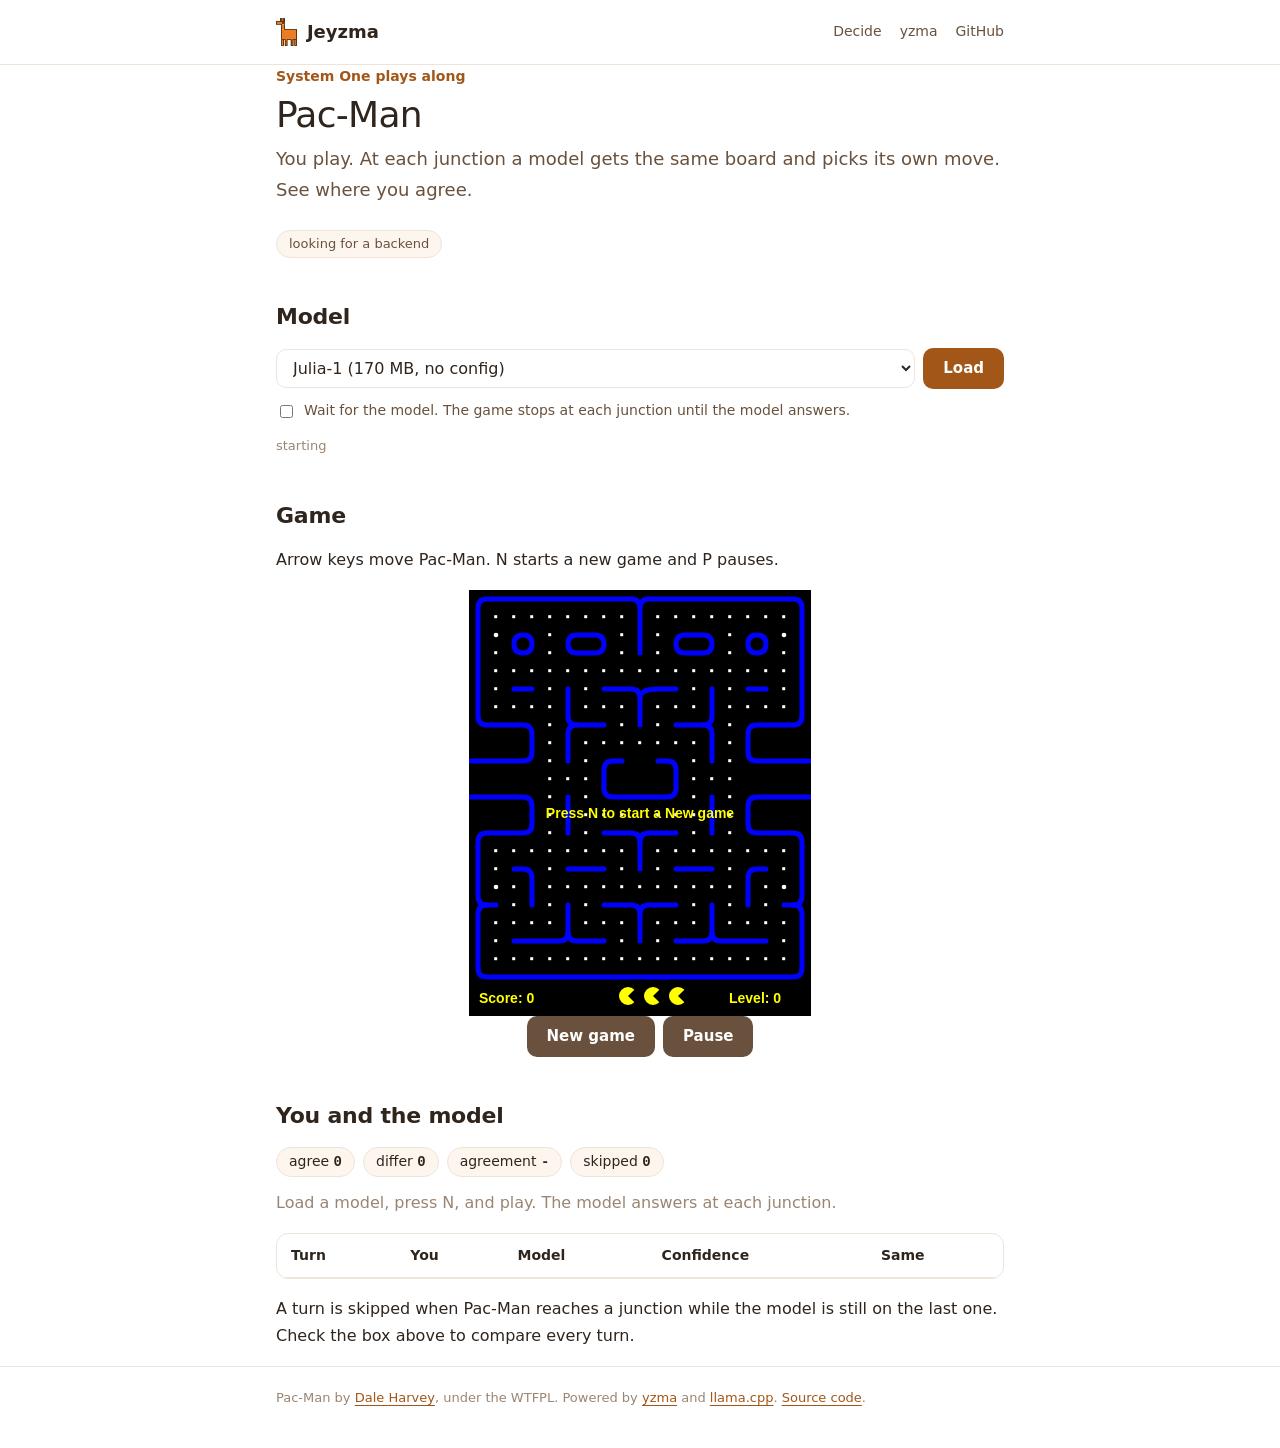
==== web/plays/index.html @ 72c5beba "page: move the Pac-Man page to /plays/pacman /plays redirects to the Pac-Man page." ====
<!doctype html>
<html lang="en">
  <head>
    <meta charset="utf-8" />
    <title>Jeyzma plays</title>
    <meta http-equiv="refresh" content="0; url=pacman/" />
    <link rel="canonical" href="pacman/" />
    <script>
      location.replace("pacman/" + location.search);
    </script>
  </head>
  <body>
    <a href="pacman/">Play Pac-Man</a>
  </body>
</html>
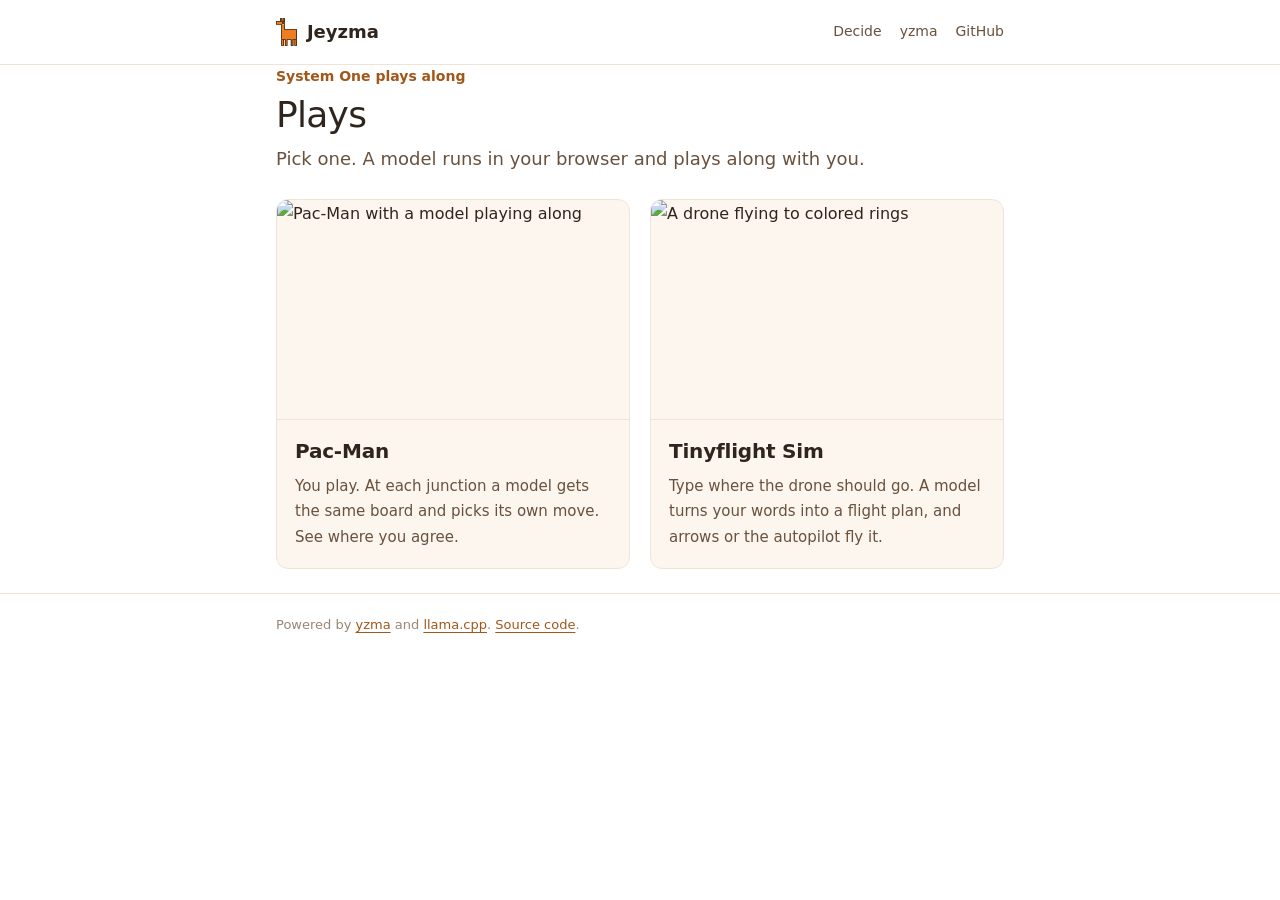
==== commit c5bb6db5: "page: let the plays page choose between Pac-Man and Tinyflight Sim The plays page showed only a redi" ====
--- a/web/plays/index.html
+++ b/web/plays/index.html
@@ -2,14 +2,76 @@
 <html lang="en">
   <head>
     <meta charset="utf-8" />
+    <meta name="viewport" content="width=device-width, initial-scale=1" />
     <title>Jeyzma plays</title>
-    <meta http-equiv="refresh" content="0; url=pacman/" />
-    <link rel="canonical" href="pacman/" />
-    <script>
-      location.replace("pacman/" + location.search);
-    </script>
+    <link rel="icon" href="../yzma-icon.svg" type="image/svg+xml" />
+    <meta name="description" content="Games and sims where a System One model plays along, 100% local in your browser." />
+
+    <script src="../coi-serviceworker.js"></script>
+
+    <link rel="stylesheet" href="../style.css" />
+    <style>
+      .plays { display: grid; gap: 20px; grid-template-columns: repeat(auto-fit, minmax(260px, 1fr)); margin: 24px 0; }
+      .play {
+        background: var(--panel);
+        border: 1px solid var(--line);
+        border-radius: 12px;
+        color: var(--text);
+        display: flex;
+        flex-direction: column;
+        overflow: hidden;
+        text-decoration: none;
+        transition: border-color 0.15s, transform 0.15s;
+      }
+      .play:hover { border-color: var(--orange); color: var(--text); transform: translateY(-2px); }
+      .play img { aspect-ratio: 16 / 10; border-bottom: 1px solid var(--line); display: block; object-fit: cover; object-position: top; width: 100%; }
+      .play div { padding: 14px 18px 18px; }
+      .play h2 { font-size: 20px; margin: 0 0 6px; }
+      .play p { color: var(--muted); font-size: 15px; margin: 0; }
+    </style>
   </head>
+
   <body>
-    <a href="pacman/">Play Pac-Man</a>
+    <header>
+      <div class="inner">
+        <a class="brand" href="../"><img src="../yzma-icon.svg" alt="" />Jeyzma</a>
+        <nav>
+          <a href="../">Decide</a>
+          <a target="_blank" href="https://yzma.ai">yzma</a>
+          <a target="_blank" href="https://github.com/hybridgroup/jeyzma">GitHub</a>
+        </nav>
+      </div>
+    </header>
+
+    <main class="inner">
+      <p class="eyebrow">System One plays along</p>
+      <h1>Plays</h1>
+      <p class="lede">Pick one. A model runs in your browser and plays along with you.</p>
+
+      <div class="plays">
+        <a class="play" href="pacman/">
+          <img src="pacman.png" alt="Pac-Man with a model playing along" />
+          <div>
+            <h2>Pac-Man</h2>
+            <p>You play. At each junction a model gets the same board and picks its own move. See where you agree.</p>
+          </div>
+        </a>
+        <a class="play" href="tinyflightsim/">
+          <img src="tinyflightsim.png" alt="A drone flying to colored rings" />
+          <div>
+            <h2>Tinyflight Sim</h2>
+            <p>Type where the drone should go. A model turns your words into a flight plan, and arrows or the autopilot fly it.</p>
+          </div>
+        </a>
+      </div>
+    </main>
+
+    <footer>
+      <div class="inner">
+        Powered by <a target="_blank" href="https://github.com/hybridgroup/yzma">yzma</a> and
+        <a target="_blank" href="https://github.com/ggml-org/llama.cpp">llama.cpp</a>.
+        <a target="_blank" href="https://github.com/hybridgroup/jeyzma">Source code</a>.
+      </div>
+    </footer>
   </body>
 </html>
--- a/web/style.css
+++ b/web/style.css
@@ -0,0 +1,192 @@
+/* The yzma colors from yzma.ai. */
+:root {
+  --orange: #f48122;
+  --orange-dark: #e4781f;
+  --rust: #a25618;
+  --brown: #69513d;
+  --bistre: #2f251d;
+  --cream: #fdf6ef;
+
+  --bg: #fff;
+  --text: #2f251d;
+  --muted: #69513d;
+  --faint: #9a8573;
+  --line: #eee4da;
+  --panel: #fdf6ef;
+  --track: #f1e6da;
+  --fill: #f3c9a3;
+  --link: #a25618;
+  --field: #fff;
+}
+@media (prefers-color-scheme: dark) {
+  :root {
+    --bg: #1b1511;
+    --text: #f3ebe3;
+    --muted: #c9b8a8;
+    --faint: #8f7b6a;
+    --line: #3a2f27;
+    --panel: #2f251d;
+    --track: #3a2f27;
+    --fill: #7a4a24;
+    --link: #f48122;
+    --field: #241c17;
+  }
+}
+
+* { box-sizing: border-box; }
+body {
+  background: var(--bg);
+  color: var(--text);
+  font-family: system-ui, -apple-system, "Segoe UI", Roboto, "Helvetica Neue", "Noto Sans", "Liberation Sans", Arial, sans-serif;
+  font-size: 16px;
+  line-height: 1.7;
+  margin: 0;
+}
+a { color: var(--link); text-underline-offset: 3px; }
+a:hover { color: var(--orange-dark); }
+code { font-family: ui-monospace, SFMono-Regular, Menlo, monospace; font-size: 0.875em; }
+
+header {
+  background: color-mix(in srgb, var(--bg) 85%, transparent);
+  backdrop-filter: blur(8px);
+  border-bottom: 1px solid var(--line);
+  position: sticky;
+  top: 0;
+  z-index: 10;
+}
+header .inner { align-items: center; display: flex; gap: 12px; height: 64px; }
+header .brand { align-items: center; color: var(--text); display: flex; font-size: 18px; font-weight: 600; gap: 10px; text-decoration: none; }
+header .brand img { height: 28px; }
+header nav { display: flex; gap: 18px; margin-left: auto; font-size: 14px; }
+header nav a { color: var(--muted); text-decoration: none; }
+header nav a:hover { color: var(--text); }
+
+.inner { margin: 0 auto; max-width: 48rem; padding: 0 20px; }
+main { padding: 40px 0 64px; }
+
+.eyebrow { color: var(--rust); font-size: 14px; font-weight: 600; margin: 0; }
+h1 { font-size: 36px; font-weight: 500; letter-spacing: -0.02em; line-height: 1.2; margin: 4px 0 8px; }
+.lede { color: var(--muted); font-size: 18px; margin: 0 0 24px; }
+h2 { font-size: 22px; font-weight: 600; letter-spacing: -0.01em; margin: 40px 0 12px; }
+p { margin: 0 0 16px; }
+
+.embed #intro { display: none; }
+
+.note {
+  background: var(--panel);
+  border: 1px solid color-mix(in srgb, var(--orange) 35%, transparent);
+  border-radius: 16px;
+  display: flex;
+  gap: 12px;
+  margin: 16px 0;
+  padding: 16px 20px;
+}
+.note::before { color: var(--orange); content: "\24D8"; font-size: 18px; line-height: 1.5; }
+.note p { margin: 0; }
+
+#backend {
+  background: var(--panel);
+  border: 1px solid var(--line);
+  border-radius: 999px;
+  color: var(--muted);
+  display: inline-block;
+  font-size: 13px;
+  padding: 2px 12px;
+}
+
+.types { margin: 16px 0; }
+.types summary { color: var(--rust); cursor: pointer; font-size: 15px; font-weight: 600; }
+.types summary:hover { color: var(--orange-dark); }
+.types .table { margin-bottom: 0; }
+.table { border: 1px solid var(--line); border-radius: 12px; margin: 16px 0; overflow-x: auto; }
+table { border-collapse: collapse; font-size: 14px; min-width: 100%; }
+th, td { border-bottom: 1px solid var(--line); padding: 10px 14px; text-align: left; vertical-align: top; }
+th { font-weight: 600; }
+tr:last-child td { border-bottom: 0; }
+
+.field { display: flex; gap: 8px; align-items: center; margin-top: 10px; }
+.field label { color: var(--muted); flex: 0 0 5.5rem; font-size: 14px; }
+input, select, textarea, button { font: inherit; }
+input, select, textarea {
+  background: var(--field);
+  border: 1px solid var(--line);
+  border-radius: 10px;
+  color: var(--text);
+  flex: 1;
+  min-width: 0;
+  padding: 8px 12px;
+}
+input:focus, select:focus, textarea:focus { border-color: var(--orange); outline: 2px solid color-mix(in srgb, var(--orange) 25%, transparent); }
+textarea { display: block; resize: vertical; width: 100%; }
+#state { font-size: 15px; }
+#questions, #request { font-family: ui-monospace, SFMono-Regular, Menlo, monospace; font-size: 13px; line-height: 1.6; }
+#custom[hidden], #config-field[hidden], #plain[hidden], #typed[hidden], #response[hidden] { display: none; }
+.check { align-items: center; color: var(--muted); display: flex; font-size: 14px; gap: 8px; margin-top: 10px; }
+.check input { flex: 0 0 auto; }
+
+button {
+  background: var(--rust);
+  border: 0;
+  border-radius: 10px;
+  color: #fff;
+  cursor: pointer;
+  font-size: 15px;
+  font-weight: 600;
+  padding: 8px 20px;
+}
+button:hover { background: var(--orange-dark); }
+button:disabled, button:disabled:hover { background: var(--line); color: var(--faint); cursor: default; }
+
+#bar {
+  appearance: none;
+  border: 0;
+  display: block;
+  height: 8px;
+  margin-top: 12px;
+  width: 100%;
+}
+/* The id selector overrides the browser [hidden] rule, so repeat it. */
+#bar[hidden] { display: none; }
+#bar::-webkit-progress-bar { background: var(--track); border-radius: 4px; }
+#bar::-webkit-progress-value { background: var(--orange); border-radius: 4px; }
+#bar::-moz-progress-bar { background: var(--orange); border-radius: 4px; }
+
+#status { color: var(--faint); font-size: 13px; margin: 12px 0 0; min-height: 1.4em; }
+#status.bad { color: #d33; }
+
+#results:empty::after { color: var(--faint); content: "Load a model, then click Decide."; }
+.question {
+  border: 1px solid var(--line);
+  border-radius: 16px;
+  margin-bottom: 12px;
+  padding: 14px 18px;
+}
+.question .text { font-weight: 600; margin-bottom: 6px; }
+.bar { display: flex; align-items: center; gap: 10px; margin: 4px 0; font-size: 14px; }
+.bar .name { flex: 0 0 9rem; overflow: hidden; text-overflow: ellipsis; white-space: nowrap; }
+.bar .track { flex: 1; height: 10px; background: var(--track); border-radius: 5px; overflow: hidden; }
+.bar .fill { display: block; height: 100%; background: var(--fill); border-radius: 5px; }
+.bar.top .name { color: var(--rust); font-weight: 700; }
+.bar.top .fill { background: var(--orange); }
+.bar .value { color: var(--muted); flex: 0 0 3.5rem; font-family: ui-monospace, SFMono-Regular, Menlo, monospace; text-align: right; }
+.question .meta { color: var(--faint); font-size: 13px; margin-top: 6px; }
+#response {
+  background: var(--field);
+  border: 1px solid var(--line);
+  border-radius: 10px;
+  font-size: 13px;
+  overflow-x: auto;
+  padding: 12px;
+}
+
+@media (prefers-color-scheme: dark) {
+  .bar.top .name { color: var(--orange); }
+}
+
+footer { border-top: 1px solid var(--line); color: var(--faint); font-size: 13px; padding: 20px 0 40px; }
+
+@media (max-width: 600px) {
+  h1 { font-size: 30px; }
+  .bar .name { flex-basis: 6rem; }
+  .field label { flex-basis: 4.5rem; }
+}
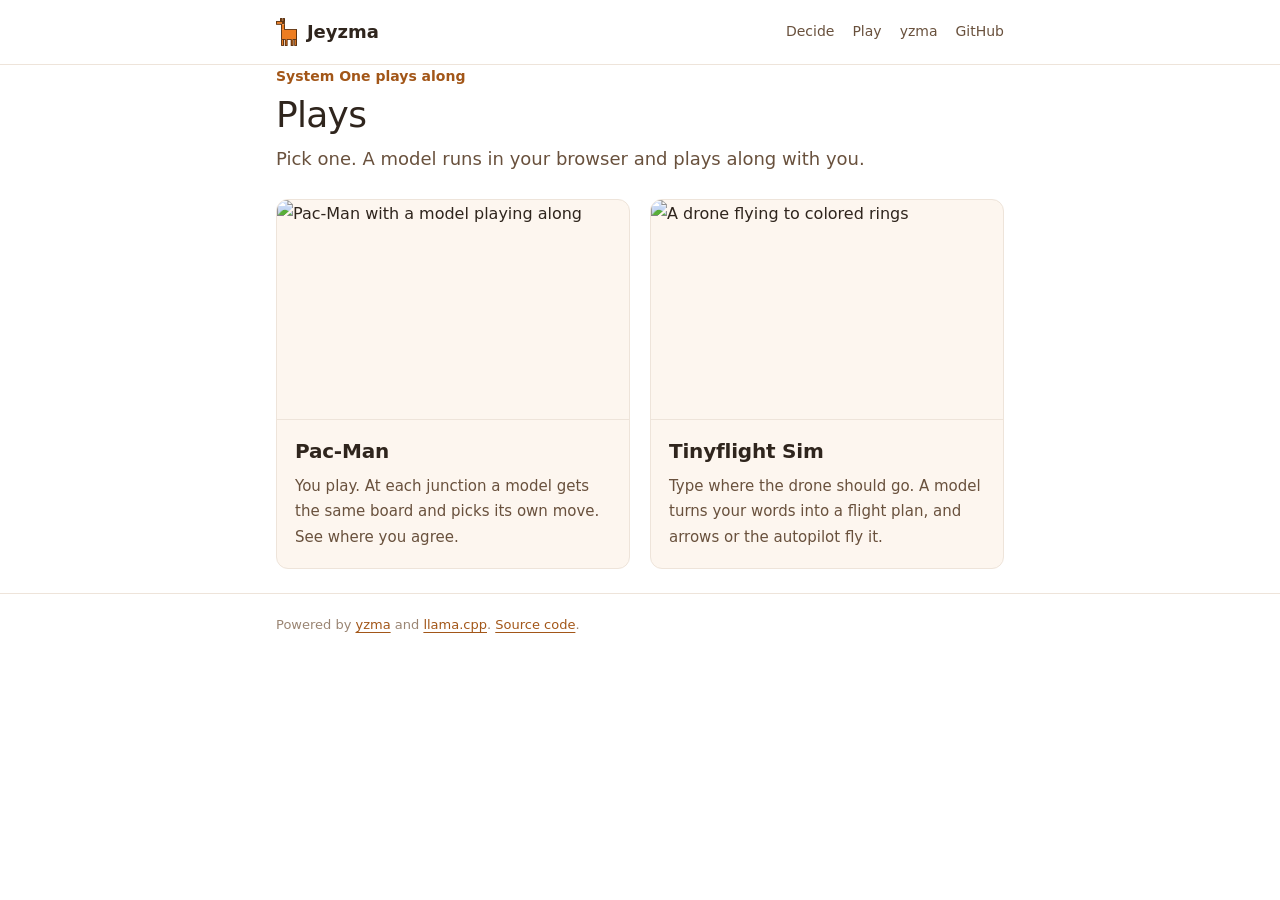
==== commit 42b6a4a4: "page: add a Play link to the menus of the plays pages The plays page, Pac-Man, and Tinyflight Sim no" ====
--- a/web/plays/index.html
+++ b/web/plays/index.html
@@ -37,6 +37,7 @@
         <a class="brand" href="../"><img src="../yzma-icon.svg" alt="" />Jeyzma</a>
         <nav>
           <a href="../">Decide</a>
+          <a href="./">Play</a>
           <a target="_blank" href="https://yzma.ai">yzma</a>
           <a target="_blank" href="https://github.com/hybridgroup/jeyzma">GitHub</a>
         </nav>
